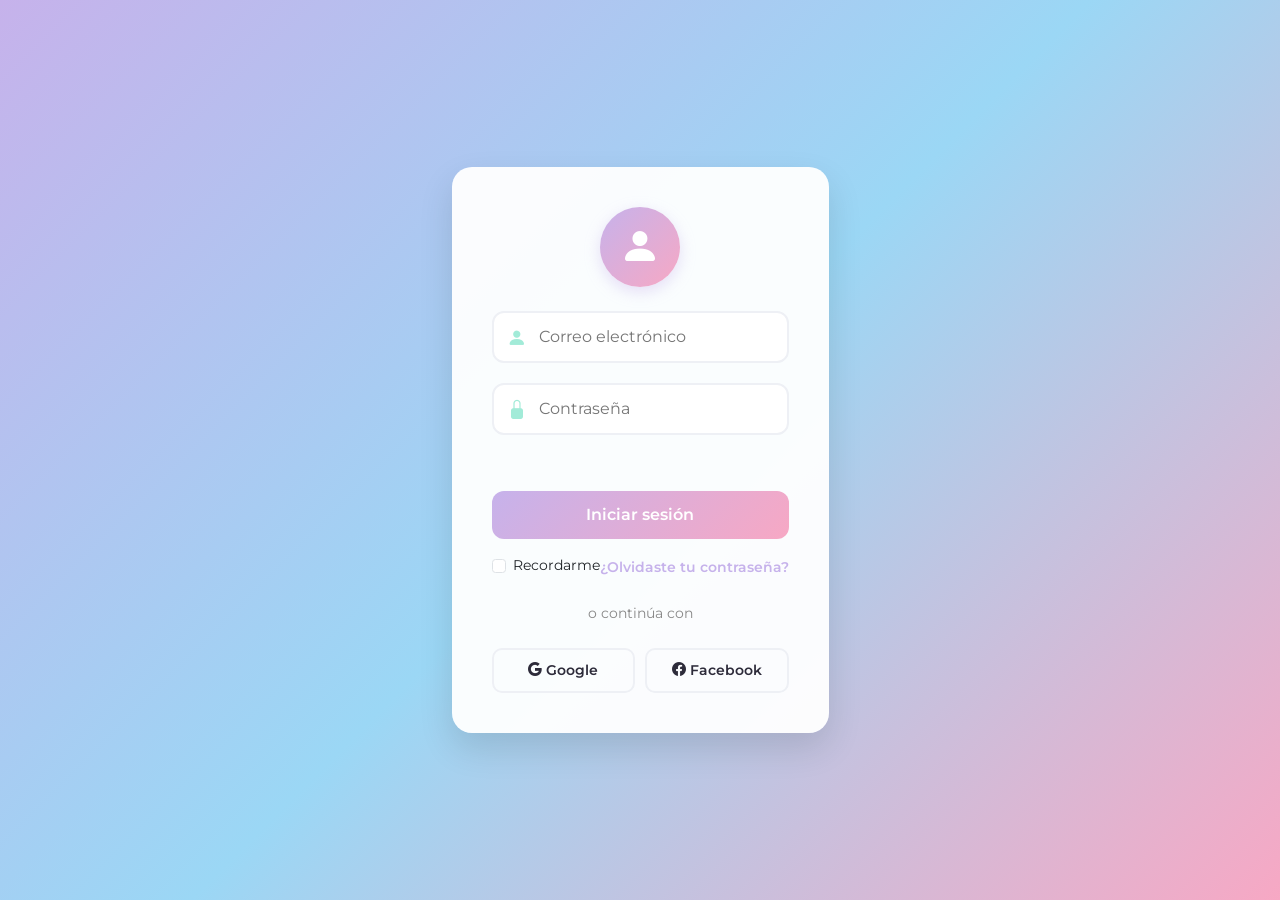
==== index.html @ cd8624af "index" ====
<!DOCTYPE html>
<html lang="es">
<head>
    <meta charset="UTF-8">
    <meta name="viewport" content="width=device-width, initial-scale=1.0">
    <title>Sistema Principal</title>
    <link href="https://cdn.jsdelivr.net/npm/bootstrap@5.3.3/dist/css/bootstrap.min.css" rel="stylesheet">
    <link href="https://cdn.jsdelivr.net/npm/bootstrap-icons@1.11.3/font/bootstrap-icons.min.css" rel="stylesheet">
    <link href="https://fonts.googleapis.com/css2?family=Montserrat:wght@400;600;700&display=swap" rel="stylesheet">
    <link rel="stylesheet" href="css/index.css">
</head>
<body>
    <aside id="menu-lateral" class="sidebar">
        <div class="sidebar-header p-3 text-white border-bottom border-secondary border-opacity-25">
            <h5 class="m-0"><i class="bi bi-person-badge-fill me-2"></i>Sistema</h5>
        </div>
        <ul class="nav nav-pills flex-column p-2">
            <li class="nav-item">
                <a class="nav-link text-white dropdown-toggle" href="#sub-menu-usuarios" data-bs-toggle="collapse" role="button" aria-expanded="false">
                    <i class="bi bi-people-fill me-2"></i>Usuarios</a>
                <div class="collapse ps-3" id="sub-menu-usuarios">
                  <ul class="nav flex-column">
                    <li class="nav-item">
                      <a class="nav-link text-white-50 active" href="#">
                        <i class="bi bi-file-earmark-plus me-2"></i>Captura
                      </a>
                    </li>
                  </ul>
                </div>
            </li>
        </ul>
    </aside>
    <div id="contenido-principal" class="main-content">
        <nav class="navbar navbar-expand-lg px-3 shadow-sm">
            <button id="boton-hamburguesa" class="boton-outline-light me-3" type="button" aria-label="Menú lateral">
                <i class="bi bi-list fs-5"></i>
            </button>
            <span class="navbar-brand me-auto" style="color: #2d2b3a; font-weight: 600;">Panel de control</span>
            <div class="dropdown">
                <button class="btn btn-light dropdown-toggle rounded-pill" type="button" id="menu-desplegable-usuario" data-bs-toggle="dropdown" aria-expanded="false">
                  <i class="bi bi-person-circle me-1" style="color: #c6b2eb;"></i>
                  <span id="nombre-usuario-navbar">Cargando...</span>
                </button>
                <ul class="dropdown-menu dropdown-menu-end shadow-sm border-0" aria-labelledby="menu-desplegable-usuario">
                  <li>
                    <button class="dropdown-item text-danger" id="boton-cerrar-sesion" type="button">
                      <i class="bi bi-box-arrow-right me-2"></i>Salir del sistema
                    </button>
                  </li>
                </ul>
            </div>
        </nav>
        <main class="container py-4">
            <div class="row justify-content-center">
                <div class="col-md-8">
                  <div class="card shadow-sm border-0">
                    <div class="card-header">
                        <h4 class="mb-0"><i class="bi bi-journal-plus me-2"></i>Captura de Usuarios</h4>
                    </div>
                    <div class="card-body p-4">
                        <form id="formulario-usuario" novalidate>
                            <div class="mb-3">
                                <label for="nombre-usuario" class="form-label fw-semibold">Nombre del Usuario</label>
                                <input type="text" class="form-control rounded-3" id="nombre-usuario" placeholder="Ej. Evelin Pablo">
                            </div>
                            <div class="mb-3">
                                <label for="correo-usuario" class="form-label fw-semibold">Correo electrónico</label>
                                <input type="email" class="form-control rounded-3" id="correo-usuario" placeholder="Ej. username@correo.com">
                            </div>
                            <div class="mb-3">
                                <label for="contraseña-usuario" class="form-label fw-semibold">Contraseña</label>
                                <input type="password" class="form-control rounded-3" id="contraseña-usuario" placeholder="Minimo 8 caracteres">
                            </div>
                            <div class="mb-3">
                                <label for="numero-control" class="form-label fw-semibold">Número de control</label>
                                <input type="text" class="form-control rounded-3" id="numero-control" placeholder="23161064" maxlength="7">
                            </div>
                            <div class="mb-3">
                                <label for="edad-usuario" class="form-label fw-semibold">Edad</label>
                                <input type="number" class="form-control rounded-3" id="edad-usuario" placeholder="20">
                            </div>
                            <div id="mensaje-error" class="text-danger mb-3 fw-bold" role="alert"></div>
                            <button type="submit" class="boton-primario w-100">Guardar Registro</button>
                        </form>
                    </div>
                  </div>  
                </div>
            </div>
        </main>
    </div>
    <div class="modal fade" id="modal-edad" tabindex="-1" aria-labelledby="etiqueta-modal-edad" aria-hidden="true">
        <div class="modal-dialog modal-dialog-centered">
          <div class="modal-content">
            <div class="modal-header">
              <h5 class="modal-title fw-bold" id="etiqueta-modal-edad">
                <i class="bi bi-info-circle me-2"></i>Verificación de Edad
              </h5>
              <button type="button" class="btn-close btn-close-white" data-bs-dismiss="modal" aria-label="Cerrar"></button>
            </div>
            <div class="modal-body text-center py-4" id="contenido-modal-edad">
            </div>
            <div class="modal-footer border-0">
              <button type="button" class="btn btn-secondary rounded-pill px-4" data-bs-dismiss="modal">Aceptar</button>
            </div>
          </div>
        </div>
    </div>
    <script src="https://cdn.jsdelivr.net/npm/bootstrap@5.3.3/dist/js/bootstrap.bundle.min.js"></script>
    <script src="js/utileria.js"></script>
    <script src="js/index.js"></script>
</body>
</html>
---- css/index.css ----
body {
  font-family: 'Montserrat', sans-serif;
  background-color: #f8f9fe;
  color: #2d2b3a;
  overflow-x: hidden;
  margin: 0;
}

.sidebar {
  width: 260px;
  min-height: 100vh;
  background: linear-gradient(180deg, #2b2640 0%, #1e1b2e 100%);
  transition: margin-left 0.3s ease;
  position: fixed;
  top: 0;
  left: 0;
  z-index: 1000;
}

.sidebar.oculto {
  margin-left: -260px;
}

.sidebar .nav-link {
  color: rgba(255, 255, 255, 0.7);
  border-radius: 10px;
  margin: 4px 10px;
  padding: 10px 15px;
}

.sidebar .nav-link:hover, .sidebar .nav-link.active {
  background: linear-gradient(135deg, #c6b2eb, #f7a8c4);
  color: #ffffff !important;
}

.main-content {
  margin-left: 260px;
  transition: margin-left 0.3s ease;
  min-height: 100vh;
}

.main-content.expandido {
  margin-left: 0;
}

.navbar {
  background-color: #ffffff !important;
  border-bottom: 1px solid #eef0f5;
  padding: 15px 25px;
}

.boton-outline-light {
  background: transparent;
  border: 1px solid #c6b2eb;
  color: #c6b2eb;
  border-radius: 8px;
  padding: 5px 10px;
}

.boton-outline-light:hover {
  background: #c6b2eb;
  color: #ffffff;
}

.card {
  border: none;
  border-radius: 20px;
  box-shadow: 0 10px 30px rgba(198, 178, 235, 0.15);
  overflow: hidden;
}

.card-header {
  background: linear-gradient(135deg, #9bd7f5, #c6b2eb) !important;
  color: #ffffff !important;
  padding: 20px;
  border: none;
}

.boton-primario {
  background: linear-gradient(135deg, #f7a8c4, #c6b2eb);
  border: none;
  color: #ffffff;
  font-weight: 600;
  padding: 12px;
  border-radius: 12px;
  cursor: pointer;
}

.boton-primario:hover {
  opacity: 0.95;
}

.modal-content {
  border-radius: 20px;
  border: none;
  overflow: hidden;
}

.modal-header {
  background: linear-gradient(135deg, #c6b2eb, #9bd7f5) !important;
  color: #ffffff;
  border: none;
}
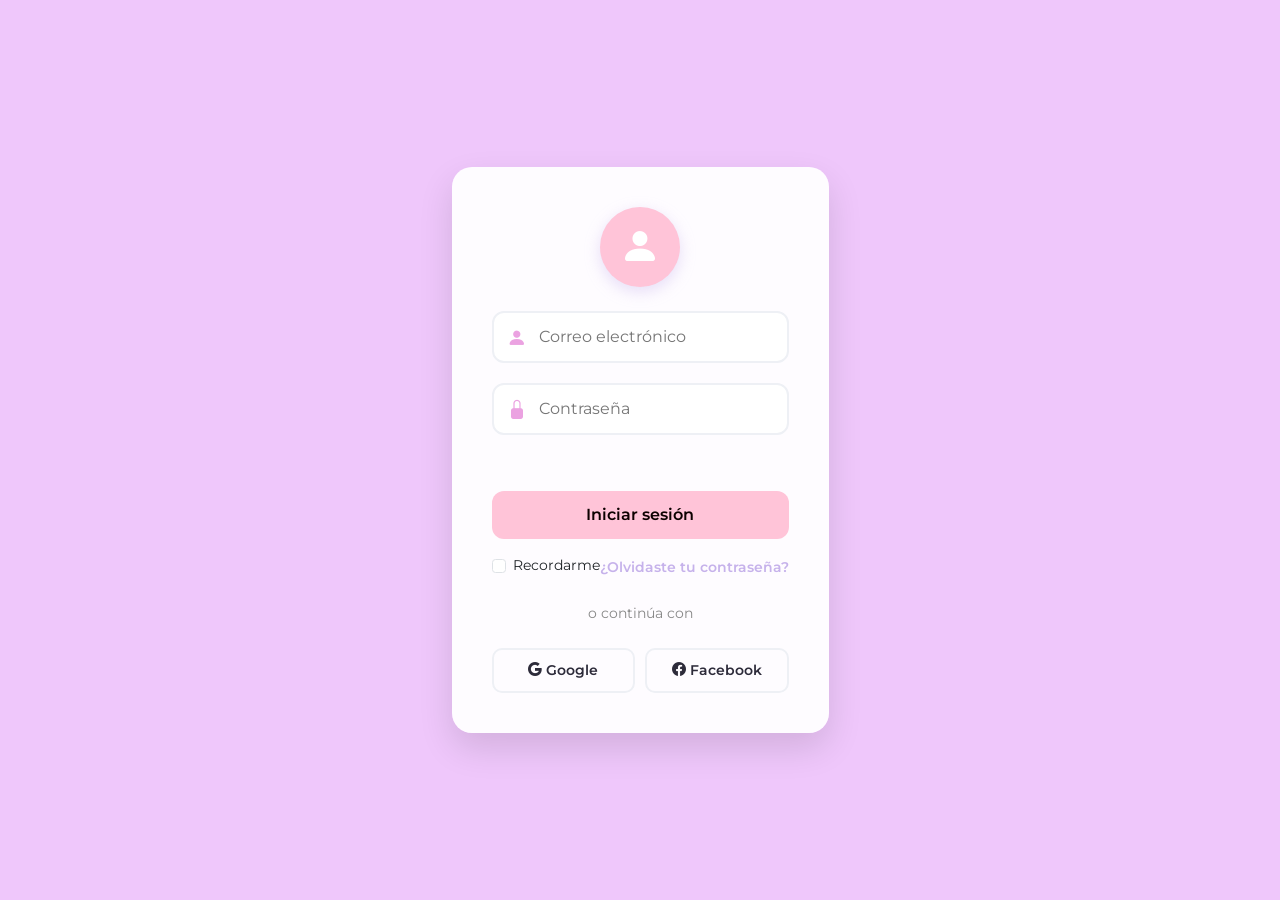
==== commit 347e951e: "arreglomodal" ====
--- a/index.html
+++ b/index.html
@@ -69,11 +69,11 @@
                             </div>
                             <div class="mb-3">
                                 <label for="contraseña-usuario" class="form-label fw-semibold">Contraseña</label>
-                                <input type="password" class="form-control rounded-3" id="contraseña-usuario" placeholder="Minimo 8 caracteres">
+                                <input type="password" class="form-control rounded-3" id="contraseña-usuario" placeholder="Ej. Aleida123!">
                             </div>
-                            <div class="mb-3">
+                           <div class="mb-3">
                                 <label for="numero-control" class="form-label fw-semibold">Número de control</label>
-                                <input type="text" class="form-control rounded-3" id="numero-control" placeholder="23161064" maxlength="7">
+                                <input type="text" class="form-control rounded-3" id="numero-control" placeholder="23456789" maxlength="8">
                             </div>
                             <div class="mb-3">
                                 <label for="edad-usuario" class="form-label fw-semibold">Edad</label>
@@ -89,22 +89,22 @@
         </main>
     </div>
     <div class="modal fade" id="modal-edad" tabindex="-1" aria-labelledby="etiqueta-modal-edad" aria-hidden="true">
-        <div class="modal-dialog modal-dialog-centered">
-          <div class="modal-content">
-            <div class="modal-header">
-              <h5 class="modal-title fw-bold" id="etiqueta-modal-edad">
-                <i class="bi bi-info-circle me-2"></i>Verificación de Edad
-              </h5>
-              <button type="button" class="btn-close btn-close-white" data-bs-dismiss="modal" aria-label="Cerrar"></button>
-            </div>
-            <div class="modal-body text-center py-4" id="contenido-modal-edad">
-            </div>
-            <div class="modal-footer border-0">
-              <button type="button" class="btn btn-secondary rounded-pill px-4" data-bs-dismiss="modal">Aceptar</button>
-            </div>
-          </div>
+    <div class="modal-dialog modal-dialog-centered">
+      <div class="modal-content">
+        <div class="modal-header">
+          <h5 class="modal-title" id="etiqueta-modal-edad">
+            <i class="bi bi-stars me-2"></i>Verificación de Usuario
+          </h5>
+          <button type="button" class="btn-close" data-bs-dismiss="modal" aria-label="Cerrar"></button>
         </div>
+        <div class="modal-body text-center" id="contenido-modal-edad">
+        </div>
+        <div class="modal-footer border-0 justify-content-center pb-4">
+          <button type="button" class="btn btn-modal-aceptar" data-bs-dismiss="modal">Entendido</button>
+        </div>
+      </div>
     </div>
+</div>
     <script src="https://cdn.jsdelivr.net/npm/bootstrap@5.3.3/dist/js/bootstrap.bundle.min.js"></script>
     <script src="js/utileria.js"></script>
     <script src="js/index.js"></script>
--- a/css/index.css
+++ b/css/index.css
@@ -1,103 +1,205 @@
 body {
   font-family: 'Montserrat', sans-serif;
-  background-color: #f8f9fe;
-  color: #2d2b3a;
+  background-color: #f4f0fa; /* Fondo gris lavanda muy suave */
+  color: #261c33;
   overflow-x: hidden;
   margin: 0;
 }
-
 .sidebar {
   width: 260px;
   min-height: 100vh;
-  background: linear-gradient(180deg, #2b2640 0%, #1e1b2e 100%);
-  transition: margin-left 0.3s ease;
+  background-color: #1e132b; 
+  transition: margin-left 0.3s cubic-bezier(0.4, 0, 0.2, 1);
   position: fixed;
   top: 0;
   left: 0;
   z-index: 1000;
-}
-
+  box-shadow: 4px 0 20px rgba(30, 19, 43, 0.15);
+}
 .sidebar.oculto {
   margin-left: -260px;
 }
-
 .sidebar .nav-link {
-  color: rgba(255, 255, 255, 0.7);
-  border-radius: 10px;
-  margin: 4px 10px;
-  padding: 10px 15px;
-}
-
-.sidebar .nav-link:hover, .sidebar .nav-link.active {
-  background: linear-gradient(135deg, #c6b2eb, #f7a8c4);
+  color: #d1c4e9; 
+  border-radius: 12px;
+  margin: 6px 14px;
+  padding: 12px 18px;
+  font-weight: 500;
+  transition: all 0.25s ease;
+}
+.sidebar .nav-link:hover {
+  background-color: #322147;
   color: #ffffff !important;
-}
-
+  transform: translateX(4px);
+}
+.sidebar .nav-link.active {
+  background-color: #7b42f6; 
+  color: #ffffff !important;
+  box-shadow: 0 4px 15px rgba(123, 66, 246, 0.4);
+}
 .main-content {
   margin-left: 260px;
-  transition: margin-left 0.3s ease;
+  transition: margin-left 0.3s cubic-bezier(0.4, 0, 0.2, 1);
   min-height: 100vh;
 }
-
 .main-content.expandido {
   margin-left: 0;
 }
-
 .navbar {
   background-color: #ffffff !important;
-  border-bottom: 1px solid #eef0f5;
-  padding: 15px 25px;
-}
-
+  border-bottom: 2px solid #eae2f8;
+  padding: 16px 28px;
+}
 .boton-outline-light {
-  background: transparent;
-  border: 1px solid #c6b2eb;
-  color: #c6b2eb;
-  border-radius: 8px;
-  padding: 5px 10px;
-}
-
+  background-color: #f3edfc;
+  border: 1.5px solid #d1b3ff;
+  color: #6a1b9a;
+  border-radius: 10px;
+  padding: 6px 12px;
+  transition: all 0.2s ease;
+}
 .boton-outline-light:hover {
-  background: #c6b2eb;
-  color: #ffffff;
-}
-
+  background-color: #7b42f6;
+  border-color: #7b42f6;
+  color: #ffffff;
+  transform: scale(1.05);
+}
 .card {
   border: none;
+  border-radius: 22px;
+  background-color: #ffffff;
+  box-shadow: 0 12px 35px rgba(106, 27, 154, 0.08);
+  overflow: hidden;
+}
+.card-header {
+  background-color: #6a1b9a !important; 
+  color: #ffffff !important;
+  padding: 22px 28px;
+  border: none;
+}
+.card-header h4 {
+  font-weight: 700;
+  letter-spacing: 0.3px;
+}
+.form-control {
+  border: 1.5px solid #e0d4f7;
+  background-color: #faf8ff;
+  color: #261c33;
+  padding: 10px 14px;
+}
+.form-control:focus {
+  border-color: #7b42f6;
+  background-color: #ffffff;
+  box-shadow: 0 0 0 4px rgba(123, 66, 246, 0.15);
+}
+.boton-primario {
+  background-color: #8e54e9; 
+  border: none;
+  color: #ffffff;
+  font-weight: 600;
+  padding: 14px;
+  border-radius: 14px;
+  cursor: pointer;
+  box-shadow: 0 6px 20px rgba(142, 84, 233, 0.35);
+  transition: all 0.25s ease;
+}
+.boton-primario:hover {
+  background-color: #6a1b9a;
+  box-shadow: 0 8px 25px rgba(106, 27, 154, 0.45);
+  transform: translateY(-2px);
+}
+.modal-content {
+  border-radius: 28px !important;
+  border: none !important;
+  background-color: #faf8ff;
+  box-shadow: 0 20px 40px rgba(106, 27, 154, 0.15);
+  overflow: hidden;
+}
+.modal-header {
+  background-color: #6a1b9a !important;
+  color: #ffffff;
+  border: none;
+  padding: 20px 28px;
+}
+.modal-header {
+  background-color: #e8ddf5 !important; /* Lila pastel suave */
+  color: #4a2875 !important;
+  border: none !important;
+  padding: 20px 28px;
+}
+
+.modal-title {
+  font-weight: 700;
+  font-size: 1.15rem;
+  letter-spacing: 0.2px;
+}
+
+.modal-header .btn-close {
+  filter: opacity(0.6);
+  transition: all 0.2s ease;
+}
+
+.modal-header .btn-close:hover {
+  filter: opacity(1);
+  transform: rotate(90deg);
+}
+
+.modal-body {
+  padding: 32px 24px 20px 24px;
+}
+.icono-modal-contenedor {
+  width: 70px;
+  height: 70px;
+  border-radius: 50%;
+  display: flex;
+  align-items: center;
+  justify-content: center;
+  font-size: 2.2rem;
+  background-color: #f0e6fa;
+}
+.text-success-pastel {
+  color: #7209b7; 
+  background-color: #ede2f8;
+}
+.text-warning-pastel {
+  color: #b57edc;
+  background-color: #f5ebfc;
+}
+.texto-destacado-purple {
+  color: #6a1b9a;
+  font-weight: 700;
+}
+.badge-edad-pastel {
+  display: inline-block;
+  margin-top: 10px;
+  padding: 6px 18px;
   border-radius: 20px;
-  box-shadow: 0 10px 30px rgba(198, 178, 235, 0.15);
-  overflow: hidden;
-}
-
-.card-header {
-  background: linear-gradient(135deg, #9bd7f5, #c6b2eb) !important;
-  color: #ffffff !important;
-  padding: 20px;
-  border: none;
-}
-
-.boton-primario {
-  background: linear-gradient(135deg, #f7a8c4, #c6b2eb);
-  border: none;
-  color: #ffffff;
+  font-size: 0.9rem;
   font-weight: 600;
-  padding: 12px;
-  border-radius: 12px;
-  cursor: pointer;
-}
-
-.boton-primario:hover {
-  opacity: 0.95;
-}
-
-.modal-content {
-  border-radius: 20px;
-  border: none;
-  overflow: hidden;
-}
-
-.modal-header {
-  background: linear-gradient(135deg, #c6b2eb, #9bd7f5) !important;
-  color: #ffffff;
-  border: none;
+  letter-spacing: 0.5px;
+}
+.badge-edad-pastel.mayor {
+  background-color: #e2d4f7;
+  color: #4a154b;
+}
+
+.badge-edad-pastel.menor {
+  background-color: #f3e5f5;
+  color: #7b1fa2;
+}
+.btn-modal-aceptar {
+  background-color: #9d72df;
+  color: #ffffff;
+  border: none;
+  font-weight: 600;
+  border-radius: 50px;
+  padding: 10px 32px;
+  box-shadow: 0 4px 14px rgba(157, 114, 223, 0.35);
+  transition: all 0.25s ease;
+}
+.btn-modal-aceptar:hover {
+  background-color: #7b42f6;
+  color: #ffffff;
+  transform: translateY(-2px);
+  box-shadow: 0 6px 18px rgba(123, 66, 246, 0.4);
 }
